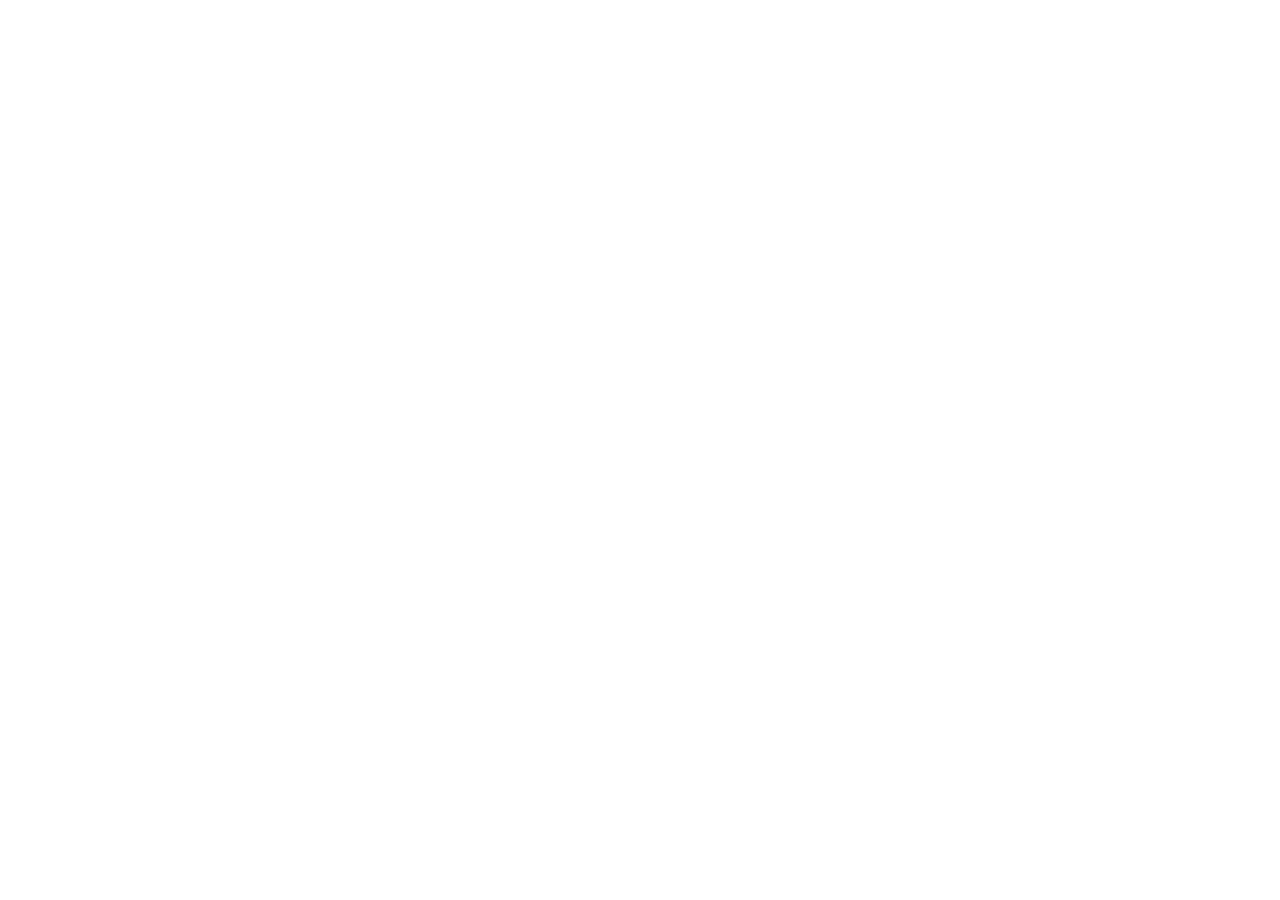
==== index.html @ e041eb60 "Add files via upload" ====
<!DOCTYPE html>
<html lang="tr">
<head>

    <meta charset="UTF-8">
    <meta name="viewport" content="width=device-width, initial-scale=1.0">
      <script type="text/javascript">
        if (window.location.protocol === 'http:') {
            window.location.replace("https://rootercomp.unaux.com/");
        }
    </script>
    <title>Rooter Comp</title>
      <!-- Favicon -->
    <link rel="icon" href="/images/logo.png" type="image/png">
    <link href="https://cdn.jsdelivr.net/npm/tailwindcss@2.2.19/dist/tailwind.min.css" rel="stylesheet">
</head>
<body class="bg-gray-900 text-gray-100">
    <nav class="bg-gray-800 border-b border-gray-700">
        <div class="max-w-7xl mx-auto px-4">
            <div class="flex justify-between h-16">
                <div class="flex items-center">
                    <a href="index.html" class="flex items-center space-x-2">
                        <svg xmlns="http://www.w3.org/2000/svg" class="h-8 w-8 text-purple-500" viewBox="0 0 24 24" fill="none" stroke="currentColor" stroke-width="2">
                            <rect x="3" y="3" width="18" height="18" rx="2" />
                            <path d="M9 3v18" />
                            <path d="M15 3v18" />
                            <path d="M3 9h18" />
                            <path d="M3 15h18" />
                        </svg>
                        <span class="text-xl font-bold bg-gradient-to-r from-purple-400 to-pink-500 text-transparent bg-clip-text">Rooter Comp</span>
                    </a>
                </div>
         
            </div>
        </div>
    </nav>

    <main class="py-12">
        <div class="max-w-7xl mx-auto px-4">
            
            
            <div class="grid grid-cols-1 md:grid-cols-2 lg:grid-cols-3 gap-8">
                <!-- Uygulama 1 -->
                <a href="app1.html" class="group">
                    <div class="bg-gray-800 rounded-xl overflow-hidden transform transition duration-300 hover:scale-105 hover:shadow-2xl hover:shadow-purple-500/20 border border-gray-700">
                        <div class="relative">
                            <img src="/images/tasbeeh-icon.png" alt="Tasbeeh Pro" class="w-full h-55 object-cover" loading="eager">
                            <div class="absolute inset-0 bg-gradient-to-t from-gray-900 to-transparent opacity-0 group-hover:opacity-60 transition-opacity duration-300"></div>
                        </div>
                        <div class="p-6">
                            <h2 class="text-xl font-semibold text-gray-100 mb-2 group-hover:text-purple-400 transition-colors duration-200">Tasbeeh Pro</h2>
           
                            <div class="flex items-center space-x-3">
                                <span class="bg-purple-900 text-purple-300 text-xs font-medium px-2.5 py-0.5 rounded-full border border-purple-700">Free</span>
                                <span class="text-yellow-400">5 ★</span>
                            </div>
                        </div>
                    </div>
                </a>

                <!-- Uygulama 2 -->
                <a href="app2.html" class="group">
                    <div class="bg-gray-800 rounded-xl overflow-hidden transform transition duration-300 hover:scale-105 hover:shadow-2xl hover:shadow-purple-500/20 border border-gray-700">
                        <div class="relative">
                            <img src="/images/tersten-icon.png" alt="Tersten Gel" class="w-full h-55 object-cover" loading="eager">
                            <div class="absolute inset-0 bg-gradient-to-t from-gray-900 to-transparent opacity-0 group-hover:opacity-60 transition-opacity duration-300"></div>
                        </div>
                        <div class="p-6">
                            <h2 class="text-xl font-semibold text-gray-100 mb-2 group-hover:text-purple-400 transition-colors duration-200">Tersten Gel</h2>
                      
                            <div class="flex items-center space-x-3">
                                <span class="bg-purple-900 text-purple-300 text-xs font-medium px-2.5 py-0.5 rounded-full border border-purple-700">Free</span>
                                <span class="text-yellow-400">5 ★</span>
                            </div>
                        </div>
                    </div>
                </a>
            </div>
        </div>
    </main>

    <footer class="bg-gray-800 border-t border-gray-700 py-8 mt-12">
        <div class="max-w-7xl mx-auto px-4">
            <div class="flex flex-col md:flex-row justify-between items-center">
                
                <div class="flex space-x-6">
                    <a href="mailto:rootercomp@gmail.com" class="text-gray-400 hover:text-purple-400 transition-colors duration-200">
                        <svg xmlns="http://www.w3.org/2000/svg" class="h-6 w-6" viewBox="0 0 24 24" fill="none" stroke="currentColor" stroke-width="2">
                            <path d="M4 4h16c1.1 0 2 .9 2 2v12c0 1.1-.9 2-2 2H4c-1.1 0-2-.9-2-2V6c0-1.1.9-2 2-2z" />
                            <path d="M22 6l-10 7L2 6" />
                        </svg>
                    </a>
                </div>
            </div>
            <div class="mt-8 text-center text-gray-500 text-sm">
                © 2025 Rooter Comp. All Rights Reserved.
            </div>
        </div>
    </footer>
</body>
</html>
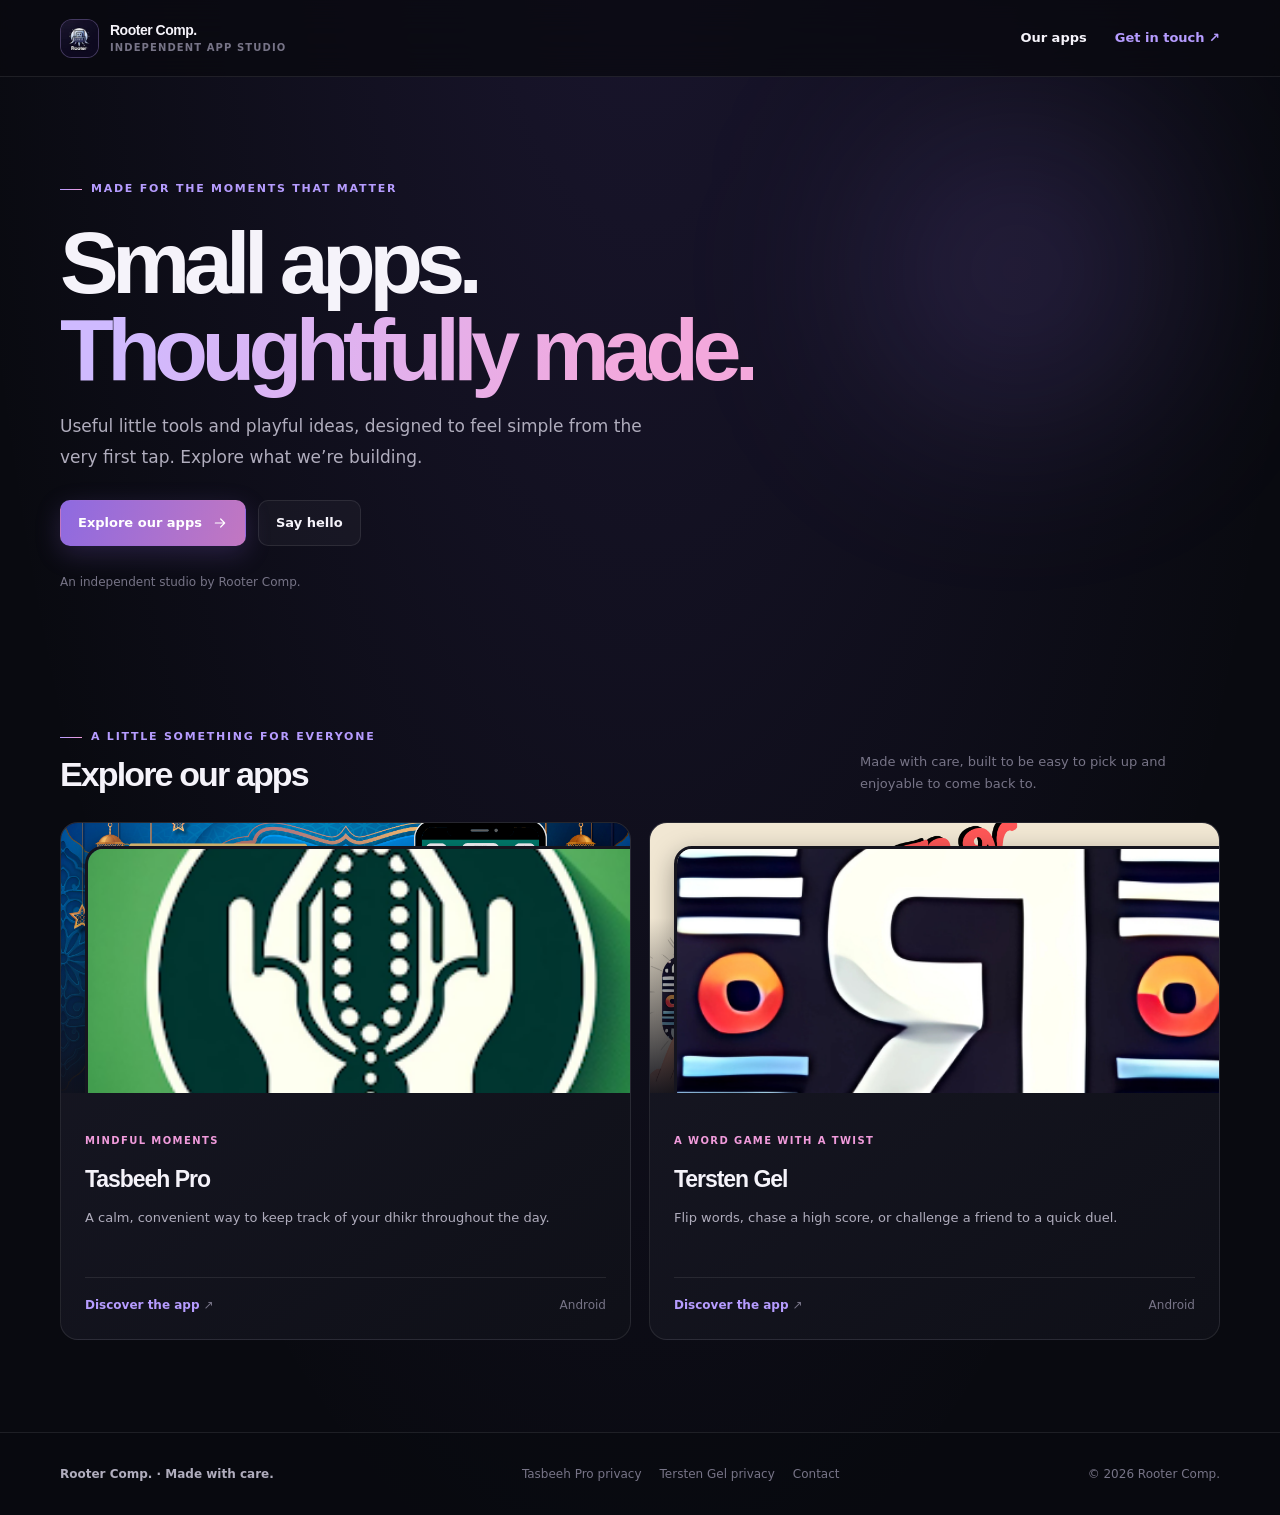
==== commit 34d227f2: "Refresh Rooter Comp website and app policies Co-authored-by: Copilot <223556219+Copilot@users.norepl" ====
--- a/index.html
+++ b/index.html
@@ -1,101 +1,106 @@
 <!DOCTYPE html>
-<html lang="tr">
+<html lang="en">
 <head>
+    <meta charset="UTF-8">
+    <meta name="viewport" content="width=device-width, initial-scale=1">
+    <meta name="theme-color" content="#090a10">
+    <meta name="description" content="Rooter Comp. builds thoughtful mobile apps for everyday life and play.">
+    <title>Rooter Comp. — Small apps, made thoughtfully</title>
+    <link rel="icon" href="/images/logo.png" type="image/png">
+    <link rel="stylesheet" href="/styles.css">
+</head>
+<body>
+    <header class="site-header">
+        <div class="nav-wrap">
+            <a class="brand" href="/" aria-label="Rooter Comp. home">
+                <img class="brand-logo" src="/images/logo.png" alt="">
+                <span class="brand-copy">
+                    <span class="brand-name">Rooter Comp.</span>
+                    <span class="brand-caption">Independent app studio</span>
+                </span>
+            </a>
+            <nav class="site-nav" aria-label="Main navigation">
+                <a href="#apps" aria-current="page">Our apps</a>
+                <a class="nav-cta" href="mailto:rootercomp@gmail.com">Get in touch ↗</a>
+            </nav>
+        </div>
+    </header>
 
-    <meta charset="UTF-8">
-    <meta name="viewport" content="width=device-width, initial-scale=1.0">
-      <script type="text/javascript">
-        if (window.location.protocol === 'http:') {
-            window.location.replace("https://rootercomp.unaux.com/");
-        }
-    </script>
-    <title>Rooter Comp</title>
-      <!-- Favicon -->
-    <link rel="icon" href="/images/logo.png" type="image/png">
-    <link href="https://cdn.jsdelivr.net/npm/tailwindcss@2.2.19/dist/tailwind.min.css" rel="stylesheet">
-</head>
-<body class="bg-gray-900 text-gray-100">
-    <nav class="bg-gray-800 border-b border-gray-700">
-        <div class="max-w-7xl mx-auto px-4">
-            <div class="flex justify-between h-16">
-                <div class="flex items-center">
-                    <a href="index.html" class="flex items-center space-x-2">
-                        <svg xmlns="http://www.w3.org/2000/svg" class="h-8 w-8 text-purple-500" viewBox="0 0 24 24" fill="none" stroke="currentColor" stroke-width="2">
-                            <rect x="3" y="3" width="18" height="18" rx="2" />
-                            <path d="M9 3v18" />
-                            <path d="M15 3v18" />
-                            <path d="M3 9h18" />
-                            <path d="M3 15h18" />
-                        </svg>
-                        <span class="text-xl font-bold bg-gradient-to-r from-purple-400 to-pink-500 text-transparent bg-clip-text">Rooter Comp</span>
-                    </a>
+    <main>
+        <section class="container hero">
+            <span class="eyebrow">Made for the moments that matter</span>
+            <h1>Small apps.<br><span class="gradient-text">Thoughtfully made.</span></h1>
+            <p class="hero-lead">
+                Useful little tools and playful ideas, designed to feel simple from
+                the very first tap. Explore what we’re building.
+            </p>
+            <div class="hero-actions">
+                <a class="button button-primary" href="#apps">
+                    Explore our apps
+                    <svg viewBox="0 0 24 24" fill="none" stroke="currentColor" stroke-width="1.8" stroke-linecap="round" stroke-linejoin="round" aria-hidden="true">
+                        <path d="M5 12h14M13 6l6 6-6 6"></path>
+                    </svg>
+                </a>
+                <a class="button" href="mailto:rootercomp@gmail.com">Say hello</a>
+            </div>
+            <p class="hero-note">An independent studio by Rooter Comp.</p>
+        </section>
+
+        <section class="container section" id="apps">
+            <div class="section-heading">
+                <div>
+                    <span class="eyebrow">A little something for everyone</span>
+                    <h2>Explore our apps</h2>
                 </div>
-         
+                <p>Made with care, built to be easy to pick up and enjoyable to come back to.</p>
             </div>
-        </div>
-    </nav>
 
-    <main class="py-12">
-        <div class="max-w-7xl mx-auto px-4">
-            
-            
-            <div class="grid grid-cols-1 md:grid-cols-2 lg:grid-cols-3 gap-8">
-                <!-- Uygulama 1 -->
-                <a href="app1.html" class="group">
-                    <div class="bg-gray-800 rounded-xl overflow-hidden transform transition duration-300 hover:scale-105 hover:shadow-2xl hover:shadow-purple-500/20 border border-gray-700">
-                        <div class="relative">
-                            <img src="/images/tasbeeh-icon.png" alt="Tasbeeh Pro" class="w-full h-55 object-cover" loading="eager">
-                            <div class="absolute inset-0 bg-gradient-to-t from-gray-900 to-transparent opacity-0 group-hover:opacity-60 transition-opacity duration-300"></div>
-                        </div>
-                        <div class="p-6">
-                            <h2 class="text-xl font-semibold text-gray-100 mb-2 group-hover:text-purple-400 transition-colors duration-200">Tasbeeh Pro</h2>
-           
-                            <div class="flex items-center space-x-3">
-                                <span class="bg-purple-900 text-purple-300 text-xs font-medium px-2.5 py-0.5 rounded-full border border-purple-700">Free</span>
-                                <span class="text-yellow-400">5 ★</span>
-                            </div>
+            <div class="app-grid">
+                <a class="app-card" href="/app1.html">
+                    <div class="card-image">
+                        <img src="/images/tasbeeh-ss1.png" alt="Tasbeeh Pro app screen" loading="lazy">
+                        <img class="card-icon" src="/images/tasbeeh-icon.png" alt="" loading="lazy">
+                    </div>
+                    <div class="card-body">
+                        <span class="card-kicker">Mindful moments</span>
+                        <h3>Tasbeeh Pro</h3>
+                        <p>A calm, convenient way to keep track of your dhikr throughout the day.</p>
+                        <div class="card-bottom">
+                            <span>Discover the app <span aria-hidden="true">↗</span></span>
+                            <span>Android</span>
                         </div>
                     </div>
                 </a>
 
-                <!-- Uygulama 2 -->
-                <a href="app2.html" class="group">
-                    <div class="bg-gray-800 rounded-xl overflow-hidden transform transition duration-300 hover:scale-105 hover:shadow-2xl hover:shadow-purple-500/20 border border-gray-700">
-                        <div class="relative">
-                            <img src="/images/tersten-icon.png" alt="Tersten Gel" class="w-full h-55 object-cover" loading="eager">
-                            <div class="absolute inset-0 bg-gradient-to-t from-gray-900 to-transparent opacity-0 group-hover:opacity-60 transition-opacity duration-300"></div>
-                        </div>
-                        <div class="p-6">
-                            <h2 class="text-xl font-semibold text-gray-100 mb-2 group-hover:text-purple-400 transition-colors duration-200">Tersten Gel</h2>
-                      
-                            <div class="flex items-center space-x-3">
-                                <span class="bg-purple-900 text-purple-300 text-xs font-medium px-2.5 py-0.5 rounded-full border border-purple-700">Free</span>
-                                <span class="text-yellow-400">5 ★</span>
-                            </div>
+                <a class="app-card" href="/app2.html">
+                    <div class="card-image">
+                        <img src="/images/tersten-ss1.png" alt="Tersten Gel app screen" loading="lazy">
+                        <img class="card-icon" src="/images/tersten-icon.png" alt="" loading="lazy">
+                    </div>
+                    <div class="card-body">
+                        <span class="card-kicker">A word game with a twist</span>
+                        <h3>Tersten Gel</h3>
+                        <p>Flip words, chase a high score, or challenge a friend to a quick duel.</p>
+                        <div class="card-bottom">
+                            <span>Discover the app <span aria-hidden="true">↗</span></span>
+                            <span>Android</span>
                         </div>
                     </div>
                 </a>
             </div>
-        </div>
+        </section>
     </main>
 
-    <footer class="bg-gray-800 border-t border-gray-700 py-8 mt-12">
-        <div class="max-w-7xl mx-auto px-4">
-            <div class="flex flex-col md:flex-row justify-between items-center">
-                
-                <div class="flex space-x-6">
-                    <a href="mailto:rootercomp@gmail.com" class="text-gray-400 hover:text-purple-400 transition-colors duration-200">
-                        <svg xmlns="http://www.w3.org/2000/svg" class="h-6 w-6" viewBox="0 0 24 24" fill="none" stroke="currentColor" stroke-width="2">
-                            <path d="M4 4h16c1.1 0 2 .9 2 2v12c0 1.1-.9 2-2 2H4c-1.1 0-2-.9-2-2V6c0-1.1.9-2 2-2z" />
-                            <path d="M22 6l-10 7L2 6" />
-                        </svg>
-                    </a>
-                </div>
+    <footer class="site-footer">
+        <div class="footer-wrap">
+            <span class="footer-brand">Rooter Comp. <span aria-hidden="true">·</span> Made with care.</span>
+            <div class="footer-links">
+                <a href="/privacy1.html">Tasbeeh Pro privacy</a>
+                <a href="/privacy2.html">Tersten Gel privacy</a>
+                <a href="mailto:rootercomp@gmail.com">Contact</a>
             </div>
-            <div class="mt-8 text-center text-gray-500 text-sm">
-                © 2025 Rooter Comp. All Rights Reserved.
-            </div>
+            <span>© 2026 Rooter Comp.</span>
         </div>
     </footer>
 </body>
-</html>+</html>
--- a/styles.css
+++ b/styles.css
@@ -0,0 +1,516 @@
+:root {
+    color-scheme: dark;
+    --page: #090a10;
+    --surface: #11121b;
+    --surface-soft: #151621;
+    --surface-lift: #1a1b28;
+    --line: rgba(255, 255, 255, .09);
+    --text: #f5f3fa;
+    --muted: #b0adbd;
+    --quiet: #777487;
+    --purple: #b69cff;
+    --pink: #f09bdb;
+    --glow: rgba(163, 124, 255, .16);
+    --width: 1160px;
+    font-family: "DM Sans", ui-sans-serif, system-ui, -apple-system, BlinkMacSystemFont, "Segoe UI", sans-serif;
+    font-synthesis: none;
+    text-rendering: optimizeLegibility;
+    -webkit-font-smoothing: antialiased;
+    -moz-osx-font-smoothing: grayscale;
+}
+
+* { box-sizing: border-box; }
+html { scroll-behavior: smooth; scroll-padding-top: 88px; }
+body {
+    min-width: 320px;
+    margin: 0;
+    background:
+        radial-gradient(ellipse at 50% -18%, rgba(126, 91, 224, .15), transparent 43rem),
+        var(--page);
+    color: var(--text);
+    font-size: 15px;
+    line-height: 1.7;
+}
+img { display: block; max-width: 100%; }
+a { color: inherit; text-decoration: none; }
+a:hover { color: var(--purple); }
+a:focus-visible {
+    outline: 2px solid var(--purple);
+    outline-offset: 4px;
+    border-radius: 5px;
+}
+button, a { -webkit-tap-highlight-color: transparent; }
+
+.site-header {
+    position: sticky;
+    z-index: 10;
+    top: 0;
+    border-bottom: 1px solid var(--line);
+    background: rgba(9, 10, 16, .78);
+    backdrop-filter: blur(18px);
+}
+.nav-wrap, .container, .footer-wrap {
+    width: min(var(--width), calc(100% - 56px));
+    margin-inline: auto;
+}
+.nav-wrap {
+    min-height: 76px;
+    display: flex;
+    align-items: center;
+    justify-content: space-between;
+    gap: 24px;
+}
+.brand {
+    display: inline-flex;
+    flex: 0 0 auto;
+    align-items: center;
+    gap: 11px;
+}
+.brand-logo {
+    width: 39px;
+    height: 39px;
+    overflow: hidden;
+    border: 1px solid rgba(182, 156, 255, .28);
+    border-radius: 12px;
+    background: #171322;
+    object-fit: cover;
+}
+.brand-copy { display: grid; line-height: 1.15; }
+.brand-name {
+    font-family: Manrope, "DM Sans", sans-serif;
+    font-size: 14px;
+    font-weight: 800;
+    letter-spacing: -.035em;
+}
+.brand-caption {
+    margin-top: 4px;
+    color: var(--quiet);
+    font-size: 10px;
+    font-weight: 600;
+    letter-spacing: .11em;
+    text-transform: uppercase;
+}
+.site-nav { display: flex; align-items: center; gap: 28px; }
+.site-nav a {
+    color: var(--muted);
+    font-size: 13px;
+    font-weight: 600;
+    transition: color .18s ease;
+}
+.site-nav a:hover, .site-nav a[aria-current="page"] { color: var(--text); }
+.site-nav .nav-cta { color: var(--purple); }
+
+.hero {
+    position: relative;
+    padding: 96px 0 80px;
+}
+.hero::before {
+    position: absolute;
+    z-index: -1;
+    top: 48px;
+    right: 5%;
+    width: 290px;
+    height: 290px;
+    border-radius: 50%;
+    background: var(--glow);
+    content: "";
+    filter: blur(95px);
+    pointer-events: none;
+}
+.eyebrow {
+    display: inline-flex;
+    align-items: center;
+    gap: 9px;
+    color: var(--purple);
+    font-size: 11px;
+    font-weight: 700;
+    letter-spacing: .16em;
+    text-transform: uppercase;
+}
+.eyebrow::before {
+    width: 22px;
+    height: 1px;
+    background: linear-gradient(90deg, var(--purple), var(--pink));
+    content: "";
+}
+.hero h1, .page-intro h1 {
+    max-width: 820px;
+    margin: 20px 0 18px;
+    font-family: Manrope, "DM Sans", sans-serif;
+    font-size: clamp(48px, 8vw, 88px);
+    font-weight: 700;
+    letter-spacing: -.075em;
+    line-height: .99;
+}
+.gradient-text {
+    background: linear-gradient(100deg, #cfbaff 8%, #f3a8dc 83%);
+    -webkit-background-clip: text;
+    background-clip: text;
+    color: transparent;
+}
+.hero-lead {
+    max-width: 620px;
+    margin: 0;
+    color: var(--muted);
+    font-size: 17px;
+    line-height: 1.8;
+}
+.hero-actions { display: flex; flex-wrap: wrap; gap: 12px; margin-top: 28px; }
+.button {
+    min-height: 46px;
+    display: inline-flex;
+    align-items: center;
+    justify-content: center;
+    gap: 10px;
+    padding: 0 17px;
+    border: 1px solid var(--line);
+    border-radius: 10px;
+    background: rgba(255, 255, 255, .035);
+    color: var(--text);
+    font-size: 13px;
+    font-weight: 700;
+    transition: transform .18s ease, border-color .18s ease, background .18s ease;
+}
+.button:hover { transform: translateY(-2px); }
+.button-primary {
+    border-color: transparent;
+    background: linear-gradient(110deg, #8e6ae0, #c277c1);
+    box-shadow: 0 8px 26px rgba(140, 101, 224, .22);
+    color: #fff;
+}
+.button-primary:hover { color: #fff; filter: brightness(1.08); }
+.button svg { width: 16px; height: 16px; }
+.hero-note { margin-top: 26px; color: var(--quiet); font-size: 12px; }
+
+.section { padding: 36px 0 92px; }
+.section-heading {
+    display: flex;
+    align-items: end;
+    justify-content: space-between;
+    gap: 24px;
+    margin-bottom: 27px;
+}
+.section-heading h2, .content-panel h2 {
+    margin: 8px 0 0;
+    font-family: Manrope, "DM Sans", sans-serif;
+    font-size: clamp(24px, 3vw, 34px);
+    font-weight: 700;
+    letter-spacing: -.055em;
+    line-height: 1.2;
+}
+.section-heading p { max-width: 360px; margin: 0; color: var(--quiet); font-size: 13px; }
+.app-grid { display: grid; grid-template-columns: repeat(2, minmax(0, 1fr)); gap: 18px; }
+.app-card {
+    position: relative;
+    overflow: hidden;
+    border: 1px solid var(--line);
+    border-radius: 18px;
+    background: linear-gradient(145deg, rgba(24, 24, 37, .98), rgba(15, 16, 24, .98));
+    transition: border-color .22s ease, transform .22s ease, box-shadow .22s ease;
+}
+.app-card:hover {
+    transform: translateY(-4px);
+    border-color: rgba(182, 156, 255, .3);
+    box-shadow: 0 24px 60px rgba(0, 0, 0, .28), 0 0 35px rgba(163, 124, 255, .07);
+}
+.card-image {
+    position: relative;
+    height: 270px;
+    overflow: hidden;
+    background: #15131d;
+}
+.card-image::after {
+    position: absolute;
+    inset: 35% 0 0;
+    background: linear-gradient(0deg, rgba(17, 18, 27, .95), transparent);
+    content: "";
+}
+.card-image img {
+    width: 100%;
+    height: 100%;
+    object-fit: cover;
+    transition: transform .5s cubic-bezier(.2,.7,.2,1);
+}
+.app-card:hover .card-image img { transform: scale(1.04); }
+.card-icon {
+    position: absolute;
+    z-index: 1;
+    bottom: -23px;
+    left: 24px;
+    width: 62px;
+    height: 62px;
+    border: 3px solid #15151f;
+    border-radius: 18px;
+    background: #1b1725;
+    object-fit: cover;
+    box-shadow: 0 8px 26px rgba(0, 0, 0, .35);
+}
+.card-body { padding: 34px 24px 24px; }
+.card-kicker {
+    color: var(--pink);
+    font-size: 10px;
+    font-weight: 700;
+    letter-spacing: .14em;
+    text-transform: uppercase;
+}
+.card-body h3 {
+    margin: 7px 0 8px;
+    font-family: Manrope, "DM Sans", sans-serif;
+    font-size: 23px;
+    letter-spacing: -.045em;
+}
+.card-body p { min-height: 50px; margin: 0; color: var(--muted); font-size: 13px; }
+.card-bottom {
+    display: flex;
+    align-items: center;
+    justify-content: space-between;
+    gap: 16px;
+    margin-top: 20px;
+    padding-top: 17px;
+    border-top: 1px solid var(--line);
+    color: var(--purple);
+    font-size: 12px;
+    font-weight: 700;
+}
+.card-bottom span:last-child { color: var(--quiet); font-weight: 500; }
+
+.page-main { padding: 48px 0 88px; }
+.breadcrumbs {
+    display: flex;
+    flex-wrap: wrap;
+    align-items: center;
+    gap: 9px;
+    margin: 0 0 25px;
+    color: var(--quiet);
+    font-size: 12px;
+}
+.breadcrumbs a { color: var(--muted); }
+.breadcrumbs .separator { color: #514c5d; }
+.product-hero {
+    display: grid;
+    grid-template-columns: 1fr minmax(230px, 310px);
+    align-items: center;
+    gap: 35px;
+    overflow: hidden;
+    padding: clamp(24px, 5vw, 48px);
+    border: 1px solid var(--line);
+    border-radius: 22px;
+    background:
+        radial-gradient(ellipse at 93% 15%, rgba(189, 135, 236, .16), transparent 24rem),
+        linear-gradient(145deg, #171722, #10111a 70%);
+}
+.product-copy h1 {
+    margin: 13px 0 13px;
+    font-family: Manrope, "DM Sans", sans-serif;
+    font-size: clamp(38px, 6vw, 59px);
+    letter-spacing: -.07em;
+    line-height: 1.03;
+}
+.product-copy > p { max-width: 620px; margin: 0; color: var(--muted); font-size: 15px; }
+.product-icon {
+    width: 100%;
+    max-width: 280px;
+    aspect-ratio: 1;
+    justify-self: end;
+    border: 1px solid rgba(255, 255, 255, .14);
+    border-radius: 28px;
+    object-fit: cover;
+    box-shadow: 0 24px 65px rgba(0, 0, 0, .38);
+}
+.feature-list {
+    display: grid;
+    grid-template-columns: repeat(2, minmax(0, 1fr));
+    gap: 10px 18px;
+    margin: 23px 0 0;
+    padding: 0;
+    list-style: none;
+}
+.feature-list li { display: flex; align-items: flex-start; gap: 10px; color: #d4d0df; font-size: 13px; }
+.feature-list li::before {
+    width: 7px;
+    height: 7px;
+    flex: 0 0 7px;
+    margin-top: 8px;
+    border-radius: 50%;
+    background: linear-gradient(135deg, var(--purple), var(--pink));
+    content: "";
+    box-shadow: 0 0 12px rgba(182, 156, 255, .42);
+}
+.product-actions { margin-top: 25px; }
+.product-actions .button-secondary:hover { border-color: rgba(182, 156, 255, .35); }
+.content-panel {
+    margin-top: 22px;
+    padding: clamp(22px, 4vw, 34px);
+    border: 1px solid var(--line);
+    border-radius: 18px;
+    background: rgba(17, 18, 27, .78);
+}
+.content-panel > p { max-width: 760px; margin: 11px 0 0; color: var(--muted); font-size: 13px; }
+.screenshots {
+    display: grid;
+    grid-template-columns: repeat(5, minmax(0, 1fr));
+    gap: 12px;
+    margin-top: 23px;
+}
+.screenshot {
+    width: 100%;
+    aspect-ratio: 9 / 16;
+    overflow: hidden;
+    border: 1px solid rgba(255, 255, 255, .1);
+    border-radius: 12px;
+    background: #08090d;
+    object-fit: cover;
+    transition: transform .2s ease, border-color .2s ease;
+}
+.screenshot:hover { transform: translateY(-4px); border-color: rgba(182, 156, 255, .4); }
+
+.page-intro { max-width: 760px; margin-bottom: 34px; }
+.page-intro h1 { margin-bottom: 14px; font-size: clamp(40px, 6vw, 61px); }
+.page-intro p { margin: 0; color: var(--muted); }
+.policy-meta {
+    display: grid;
+    grid-template-columns: repeat(3, minmax(0, 1fr));
+    gap: 1px;
+    overflow: hidden;
+    margin-bottom: 20px;
+    border: 1px solid var(--line);
+    border-radius: 14px;
+    background: var(--line);
+}
+.policy-meta > div { padding: 17px 20px; background: var(--surface); }
+.policy-meta dt {
+    margin-bottom: 4px;
+    color: var(--quiet);
+    font-size: 10px;
+    font-weight: 700;
+    letter-spacing: .12em;
+    text-transform: uppercase;
+}
+.policy-meta dd { overflow-wrap: anywhere; margin: 0; font-size: 13px; font-weight: 600; }
+.policy-layout { display: grid; grid-template-columns: 205px minmax(0, 1fr); align-items: start; gap: 18px; }
+.toc {
+    position: sticky;
+    top: 96px;
+    padding: 19px 14px;
+    border: 1px solid var(--line);
+    border-radius: 14px;
+    background: rgba(17, 18, 27, .75);
+}
+.toc h2 {
+    margin: 0 8px 10px;
+    color: var(--quiet);
+    font-size: 10px;
+    letter-spacing: .13em;
+    text-transform: uppercase;
+}
+.toc ol { display: grid; gap: 3px; margin: 0; padding: 0; list-style: none; }
+.toc a {
+    display: block;
+    padding: 7px 8px;
+    border-radius: 7px;
+    color: var(--muted);
+    font-size: 11px;
+    line-height: 1.45;
+}
+.toc a:hover { background: rgba(182, 156, 255, .1); color: var(--purple); }
+.policy-content {
+    overflow: hidden;
+    border: 1px solid var(--line);
+    border-radius: 16px;
+    background: linear-gradient(155deg, rgba(22, 22, 33, .94), rgba(15, 16, 24, .96));
+}
+.policy-section { padding: 25px 30px 27px; scroll-margin-top: 96px; }
+.policy-section + .policy-section { border-top: 1px solid var(--line); }
+.policy-section h2 {
+    display: flex;
+    align-items: baseline;
+    gap: 11px;
+    margin: 0 0 11px;
+    font-family: Manrope, "DM Sans", sans-serif;
+    font-size: 17px;
+    letter-spacing: -.03em;
+}
+.policy-section h2 span {
+    color: var(--purple);
+    font: 600 10px/1 ui-monospace, SFMono-Regular, Menlo, Consolas, monospace;
+}
+.policy-section h3 { margin: 19px 0 8px; color: #ded9e9; font-size: 14px; }
+.policy-section p, .policy-section li { color: var(--muted); font-size: 13px; }
+.policy-section p { margin: 0 0 12px; }
+.policy-section p:last-child { margin-bottom: 0; }
+.policy-section ul { display: grid; gap: 8px; margin: 10px 0 0; padding-left: 19px; }
+.policy-section li::marker { color: var(--purple); }
+.policy-section a { color: var(--purple); text-decoration: underline; text-underline-offset: 3px; }
+.policy-contact {
+    margin: 20px 24px 24px;
+    padding: 18px 20px;
+    border: 1px solid rgba(182, 156, 255, .23);
+    border-radius: 12px;
+    background: linear-gradient(110deg, rgba(182, 156, 255, .1), rgba(240, 155, 219, .035));
+}
+.policy-contact strong { display: block; margin-bottom: 4px; }
+.policy-contact p { margin: 0; color: var(--muted); font-size: 13px; }
+
+.site-footer { border-top: 1px solid var(--line); background: rgba(8, 9, 14, .58); }
+.footer-wrap {
+    min-height: 82px;
+    display: flex;
+    align-items: center;
+    justify-content: space-between;
+    gap: 20px;
+    color: var(--quiet);
+    font-size: 12px;
+}
+.footer-brand { color: var(--muted); font-weight: 700; }
+.footer-links { display: flex; flex-wrap: wrap; gap: 18px; }
+.footer-links a:hover { color: var(--purple); }
+
+@media (max-width: 760px) {
+    .nav-wrap, .container, .footer-wrap { width: min(100% - 36px, 620px); }
+    .nav-wrap { min-height: 68px; gap: 12px; }
+    .site-nav { gap: 15px; }
+    .site-nav a { font-size: 12px; }
+    .hero { padding: 72px 0 56px; }
+    .section { padding: 22px 0 66px; }
+    .card-image { height: 220px; }
+    .product-hero { grid-template-columns: minmax(0, 1fr) 180px; gap: 20px; }
+    .product-icon { border-radius: 22px; }
+    .screenshots { grid-template-columns: repeat(3, minmax(0, 1fr)); }
+    .policy-layout { grid-template-columns: 1fr; }
+    .toc { position: static; }
+    .toc ol { grid-template-columns: repeat(2, minmax(0, 1fr)); }
+}
+@media (max-width: 520px) {
+    .nav-wrap, .container, .footer-wrap { width: calc(100% - 32px); }
+    .brand-logo { width: 35px; height: 35px; border-radius: 11px; }
+    .brand-caption { font-size: 9px; }
+    .site-nav { gap: 11px; }
+    .site-nav a { font-size: 11px; }
+    .site-nav .nav-cta { display: none; }
+    .hero { padding: 56px 0 42px; }
+    .hero h1 { font-size: clamp(46px, 14vw, 64px); }
+    .hero-lead { font-size: 15px; }
+    .section-heading { display: block; }
+    .section-heading p { margin-top: 10px; }
+    .app-grid { grid-template-columns: 1fr; gap: 14px; }
+    .card-image { height: 205px; }
+    .card-body p { min-height: 0; }
+    .page-main { padding: 34px 0 60px; }
+    .product-hero { grid-template-columns: 1fr; }
+    .product-icon { grid-row: 1; width: 102px; justify-self: start; border-radius: 20px; }
+    .product-copy h1 { font-size: 43px; }
+    .feature-list { grid-template-columns: 1fr; gap: 8px; }
+    .screenshots { grid-template-columns: repeat(2, minmax(0, 1fr)); gap: 9px; }
+    .policy-meta { grid-template-columns: 1fr; }
+    .policy-meta > div { padding: 13px 16px; }
+    .policy-section { padding: 21px 19px 23px; }
+    .policy-contact { margin: 17px; padding: 16px; }
+    .footer-wrap { min-height: 0; align-items: flex-start; flex-direction: column; justify-content: center; padding-block: 19px; }
+}
+@media (prefers-reduced-motion: reduce) {
+    *, *::before, *::after {
+        scroll-behavior: auto !important;
+        transition-duration: .01ms !important;
+        animation-duration: .01ms !important;
+    }
+}
